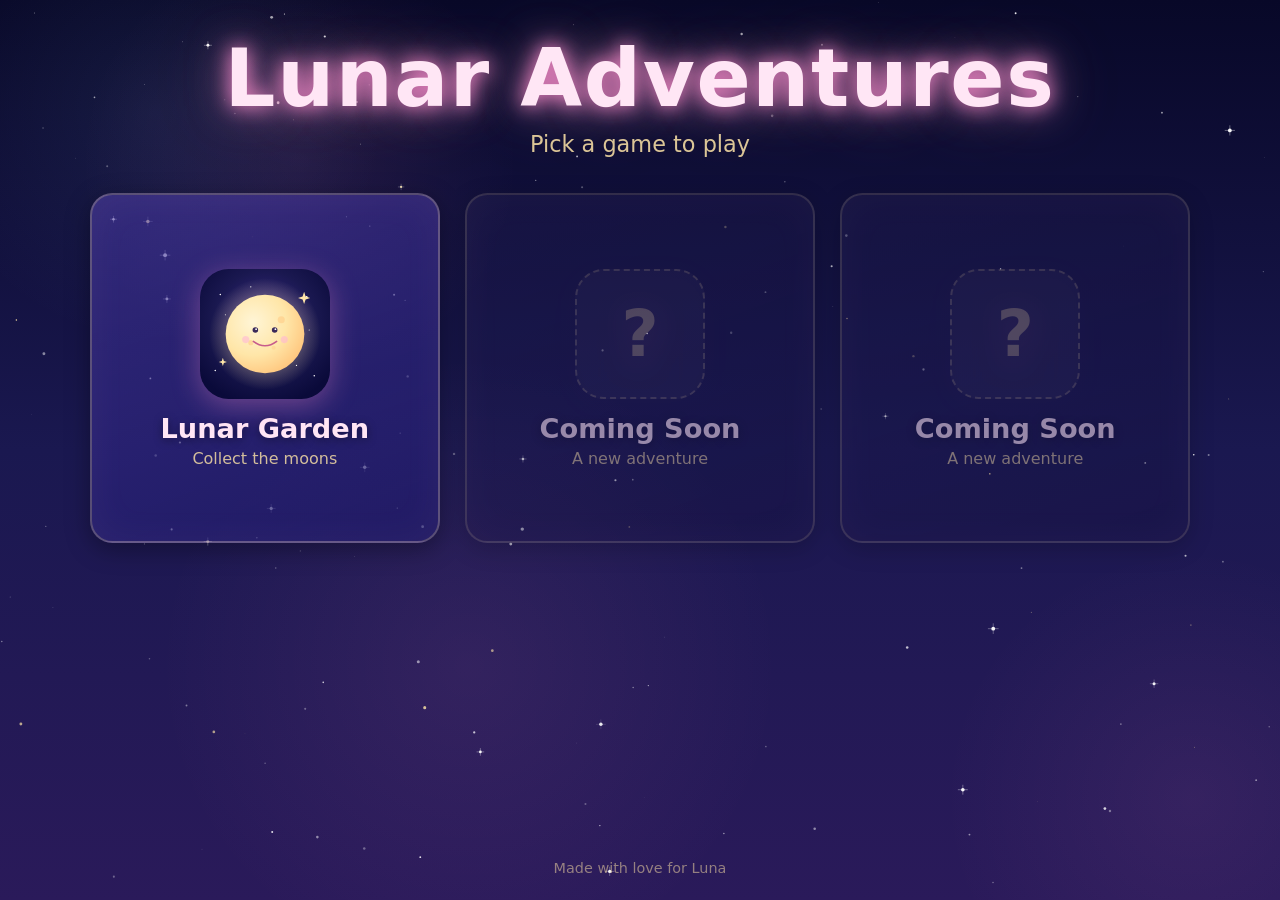
==== index.html @ 5f05c210 "Initial Lunar Adventures: home menu + Lunar Garden game - Home menu (Lunar Adventures) at root with " ====
<!doctype html>
<html lang="en">
<head>
  <meta charset="utf-8">
  <meta name="viewport" content="width=device-width, initial-scale=1, viewport-fit=cover">
  <title>Lunar Adventures</title>
  <meta name="theme-color" content="#1a1850">
  <meta name="description" content="A growing collection of gentle moon-themed games for little explorers.">
  <link rel="manifest" href="manifest.json">
  <link rel="icon" href="icon.svg" type="image/svg+xml">
  <link rel="apple-touch-icon" href="icon.svg">
  <meta name="apple-mobile-web-app-capable" content="yes">
  <meta name="apple-mobile-web-app-status-bar-style" content="black-translucent">
  <meta name="apple-mobile-web-app-title" content="Lunar Adventures">
  <link rel="stylesheet" href="style.css">
</head>
<body>
  <canvas id="bg" aria-hidden="true"></canvas>
  <main id="menu">
    <header>
      <h1>Lunar Adventures</h1>
      <p class="subtitle">Pick a game to play</p>
    </header>

    <ul class="games" role="list">
      <li>
        <a class="tile" href="games/lunar-garden/" data-tint="garden">
          <div class="tile-glow"></div>
          <div class="tile-icon">
            <img src="games/lunar-garden/icon.svg" alt="" width="120" height="120">
          </div>
          <div class="tile-name">Lunar Garden</div>
          <div class="tile-tag">Collect the moons</div>
        </a>
      </li>

      <li>
        <div class="tile locked" aria-disabled="true">
          <div class="tile-icon">
            <span class="placeholder">?</span>
          </div>
          <div class="tile-name">Coming Soon</div>
          <div class="tile-tag">A new adventure</div>
        </div>
      </li>

      <li>
        <div class="tile locked" aria-disabled="true">
          <div class="tile-icon">
            <span class="placeholder">?</span>
          </div>
          <div class="tile-name">Coming Soon</div>
          <div class="tile-tag">A new adventure</div>
        </div>
      </li>
    </ul>

    <footer>
      <span class="made-for">Made with love for Luna</span>
    </footer>
  </main>

  <button id="install" hidden>Install</button>
  <script src="menu.js"></script>
</body>
</html>
---- style.css ----
* { margin: 0; padding: 0; box-sizing: border-box; }

html, body {
  width: 100%;
  height: 100%;
  overflow: hidden;
  background: #080826;
  font-family: 'Comic Sans MS', 'Trebuchet MS', system-ui, sans-serif;
  color: #fff;
  user-select: none;
  -webkit-user-select: none;
  -webkit-tap-highlight-color: transparent;
  touch-action: manipulation;
}

#bg {
  position: fixed;
  inset: 0;
  width: 100%;
  height: 100%;
  display: block;
  z-index: 0;
}

#menu {
  position: relative;
  z-index: 1;
  min-height: 100%;
  display: flex;
  flex-direction: column;
  align-items: center;
  padding:
    max(2rem, env(safe-area-inset-top))
    max(1.5rem, env(safe-area-inset-right))
    max(1.5rem, env(safe-area-inset-bottom))
    max(1.5rem, env(safe-area-inset-left));
  overflow-y: auto;
}

header {
  text-align: center;
  margin-bottom: clamp(1.5rem, 4vh, 3rem);
}

header h1 {
  font-size: clamp(2.4rem, 7vw, 5rem);
  color: #ffe6f5;
  text-shadow:
    0 0 20px #ff8fcf,
    0 0 40px rgba(255, 143, 207, 0.6),
    0 0 80px rgba(255, 230, 168, 0.3);
  animation: float 4.5s ease-in-out infinite;
  letter-spacing: 0.02em;
}

header .subtitle {
  margin-top: 0.4rem;
  font-size: clamp(1rem, 2.2vw, 1.4rem);
  color: #ffe6a8;
  opacity: 0.85;
}

.games {
  list-style: none;
  display: grid;
  gap: clamp(1rem, 2.5vw, 1.6rem);
  width: 100%;
  max-width: 1100px;
  grid-template-columns: 1fr;
}

@media (min-width: 600px) {
  .games { grid-template-columns: repeat(2, 1fr); }
}
@media (min-width: 900px) {
  .games { grid-template-columns: repeat(3, 1fr); }
}

.tile {
  position: relative;
  display: flex;
  flex-direction: column;
  align-items: center;
  justify-content: center;
  text-decoration: none;
  color: #fff;
  background: linear-gradient(160deg, rgba(74, 58, 168, 0.55), rgba(31, 26, 106, 0.7));
  border: 2px solid rgba(255, 230, 168, 0.25);
  border-radius: 1.4rem;
  padding: clamp(1.2rem, 2.5vw, 1.8rem);
  aspect-ratio: 1 / 1;
  overflow: hidden;
  cursor: pointer;
  transition: transform 0.25s ease, box-shadow 0.25s ease, border-color 0.25s ease;
  box-shadow:
    0 6px 24px rgba(0, 0, 0, 0.35),
    inset 0 0 40px rgba(255, 200, 230, 0.05);
  -webkit-tap-highlight-color: transparent;
}

.tile:not(.locked):hover,
.tile:not(.locked):focus-visible {
  transform: translateY(-6px) scale(1.03);
  border-color: rgba(255, 230, 168, 0.7);
  box-shadow:
    0 12px 32px rgba(255, 143, 207, 0.35),
    inset 0 0 60px rgba(255, 200, 230, 0.1);
  outline: none;
}

.tile:not(.locked):active {
  transform: translateY(-2px) scale(1.01);
}

.tile-glow {
  position: absolute;
  inset: -30%;
  background: radial-gradient(circle at 50% 30%, rgba(255, 230, 168, 0.18), transparent 60%);
  pointer-events: none;
  opacity: 0;
  transition: opacity 0.4s ease;
}

.tile:not(.locked):hover .tile-glow,
.tile:not(.locked):focus-visible .tile-glow {
  opacity: 1;
}

.tile-icon {
  width: clamp(80px, 18vw, 130px);
  height: clamp(80px, 18vw, 130px);
  display: flex;
  align-items: center;
  justify-content: center;
  margin-bottom: 0.9rem;
  filter: drop-shadow(0 6px 14px rgba(255, 143, 207, 0.35));
  animation: bob 5s ease-in-out infinite;
}

.tile-icon img {
  width: 100%;
  height: 100%;
  border-radius: 22%;
}

.tile-icon .placeholder {
  width: 100%;
  height: 100%;
  display: flex;
  align-items: center;
  justify-content: center;
  font-size: clamp(2.4rem, 6vw, 4rem);
  font-weight: bold;
  color: rgba(255, 230, 168, 0.4);
  background: rgba(255, 255, 255, 0.04);
  border: 2px dashed rgba(255, 230, 168, 0.25);
  border-radius: 22%;
}

.tile-name {
  font-size: clamp(1.2rem, 2.4vw, 1.7rem);
  font-weight: bold;
  color: #ffe6f5;
  text-align: center;
  text-shadow: 0 2px 10px rgba(0, 0, 0, 0.4);
}

.tile-tag {
  margin-top: 0.3rem;
  font-size: clamp(0.85rem, 1.6vw, 1rem);
  color: #ffe6a8;
  opacity: 0.8;
  text-align: center;
}

.tile.locked {
  cursor: not-allowed;
  opacity: 0.55;
  background: linear-gradient(160deg, rgba(40, 35, 90, 0.5), rgba(20, 15, 60, 0.6));
}

.tile.locked .tile-icon { animation: none; }

footer {
  margin-top: auto;
  padding-top: 2rem;
  text-align: center;
  color: rgba(255, 230, 168, 0.5);
  font-size: 0.9rem;
}

#install {
  position: fixed;
  bottom: max(1rem, env(safe-area-inset-bottom));
  right: max(1rem, env(safe-area-inset-right));
  background: linear-gradient(135deg, #ff8fcf, #c5a8ff);
  color: white;
  border: none;
  padding: 0.7rem 1.3rem;
  border-radius: 999px;
  font-family: inherit;
  font-size: 1rem;
  font-weight: bold;
  box-shadow: 0 4px 20px rgba(255, 143, 207, 0.4);
  cursor: pointer;
  z-index: 10;
  transition: transform 0.2s;
  -webkit-tap-highlight-color: transparent;
}

#install:hover { transform: scale(1.05); }
#install:active { transform: scale(0.96); }

@keyframes float {
  0%, 100% { transform: translateY(0); }
  50% { transform: translateY(-8px); }
}

@keyframes bob {
  0%, 100% { transform: translateY(0) rotate(-2deg); }
  50% { transform: translateY(-6px) rotate(2deg); }
}
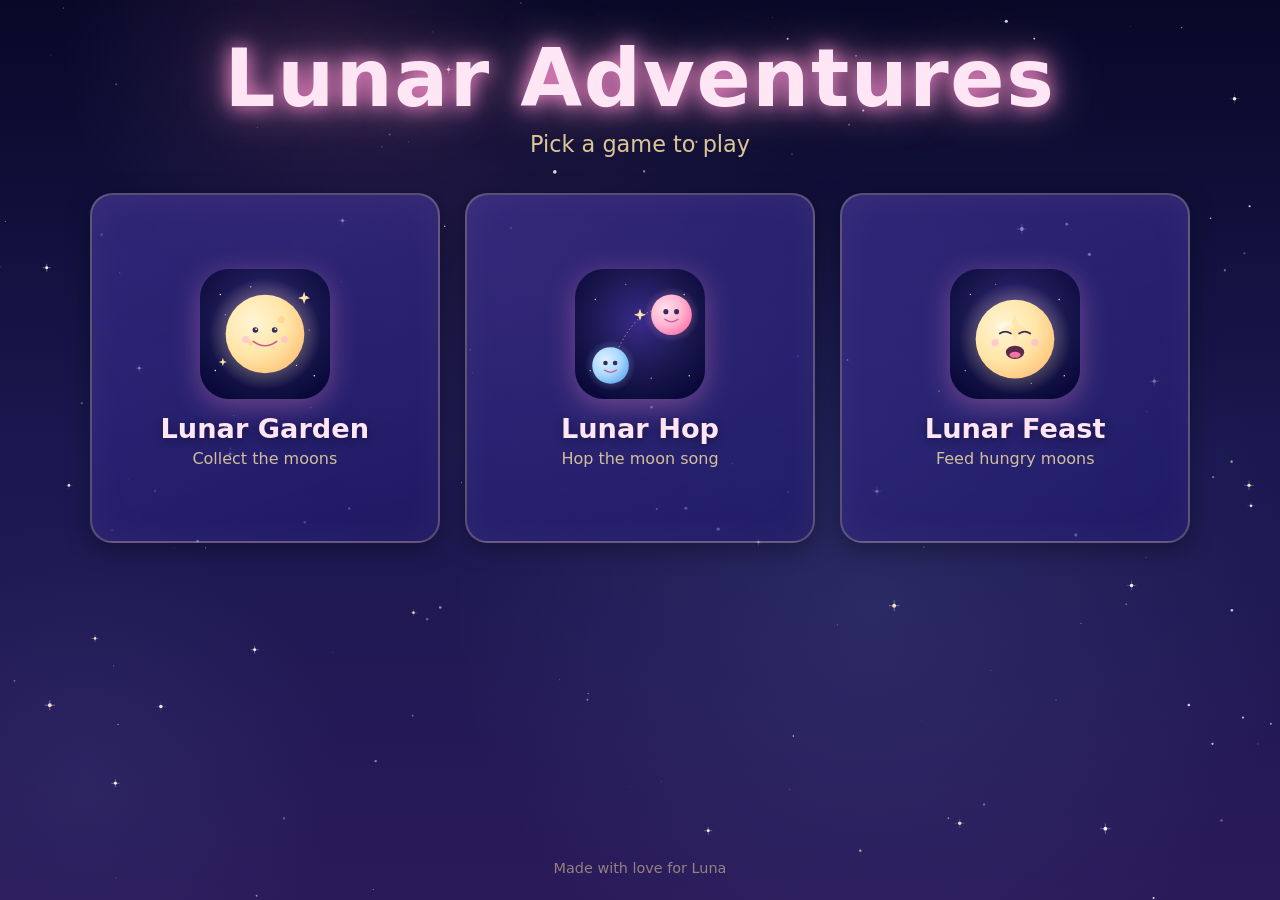
==== commit a961155a: "Add Lunar Hop and Lunar Feast games - games/shared/lunarlib.js: shared audio (chimes, ambient pad, b" ====
--- a/index.html
+++ b/index.html
@@ -35,23 +35,25 @@
       </li>
 
       <li>
-        <div class="tile locked" aria-disabled="true">
+        <a class="tile" href="games/lunar-hop/" data-tint="hop">
+          <div class="tile-glow"></div>
           <div class="tile-icon">
-            <span class="placeholder">?</span>
+            <img src="games/lunar-hop/icon.svg" alt="" width="120" height="120">
           </div>
-          <div class="tile-name">Coming Soon</div>
-          <div class="tile-tag">A new adventure</div>
-        </div>
+          <div class="tile-name">Lunar Hop</div>
+          <div class="tile-tag">Hop the moon song</div>
+        </a>
       </li>
 
       <li>
-        <div class="tile locked" aria-disabled="true">
+        <a class="tile" href="games/lunar-feast/" data-tint="feast">
+          <div class="tile-glow"></div>
           <div class="tile-icon">
-            <span class="placeholder">?</span>
+            <img src="games/lunar-feast/icon.svg" alt="" width="120" height="120">
           </div>
-          <div class="tile-name">Coming Soon</div>
-          <div class="tile-tag">A new adventure</div>
-        </div>
+          <div class="tile-name">Lunar Feast</div>
+          <div class="tile-tag">Feed hungry moons</div>
+        </a>
       </li>
     </ul>
 
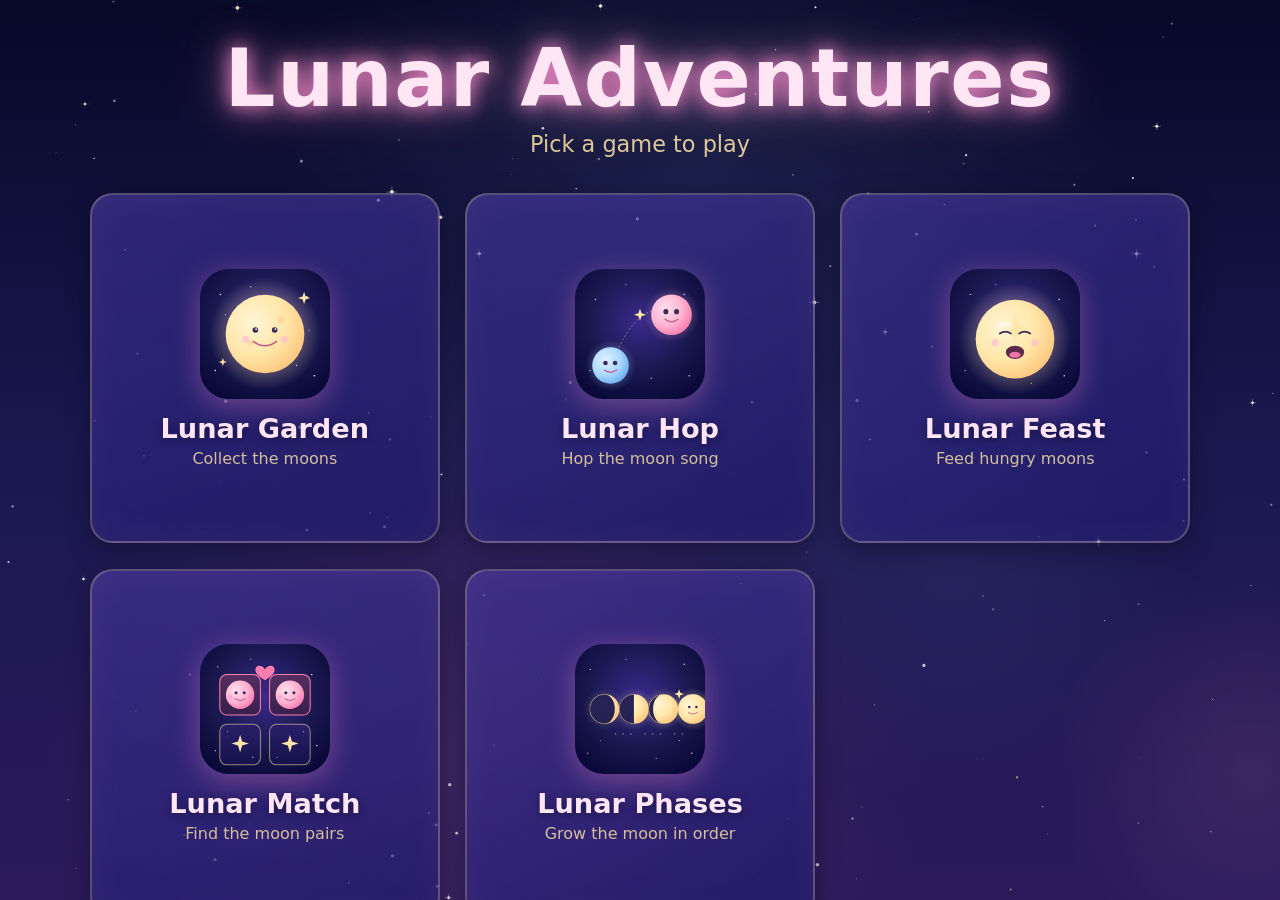
==== commit f658ceb0: "Add Lunar Match and Lunar Phases games Co-Authored-By: Claude Opus 4.7 <noreply@anthropic.com>" ====
--- a/index.html
+++ b/index.html
@@ -55,6 +55,28 @@
           <div class="tile-tag">Feed hungry moons</div>
         </a>
       </li>
+
+      <li>
+        <a class="tile" href="games/lunar-match/" data-tint="match">
+          <div class="tile-glow"></div>
+          <div class="tile-icon">
+            <img src="games/lunar-match/icon.svg" alt="" width="120" height="120">
+          </div>
+          <div class="tile-name">Lunar Match</div>
+          <div class="tile-tag">Find the moon pairs</div>
+        </a>
+      </li>
+
+      <li>
+        <a class="tile" href="games/lunar-phases/" data-tint="phases">
+          <div class="tile-glow"></div>
+          <div class="tile-icon">
+            <img src="games/lunar-phases/icon.svg" alt="" width="120" height="120">
+          </div>
+          <div class="tile-name">Lunar Phases</div>
+          <div class="tile-tag">Grow the moon in order</div>
+        </a>
+      </li>
     </ul>
 
     <footer>
--- a/style.css
+++ b/style.css
@@ -25,7 +25,8 @@
 #menu {
   position: relative;
   z-index: 1;
-  min-height: 100%;
+  height: 100%;
+  height: 100dvh;
   display: flex;
   flex-direction: column;
   align-items: center;
@@ -35,6 +36,7 @@
     max(1.5rem, env(safe-area-inset-bottom))
     max(1.5rem, env(safe-area-inset-left));
   overflow-y: auto;
+  -webkit-overflow-scrolling: touch;
 }
 
 header {
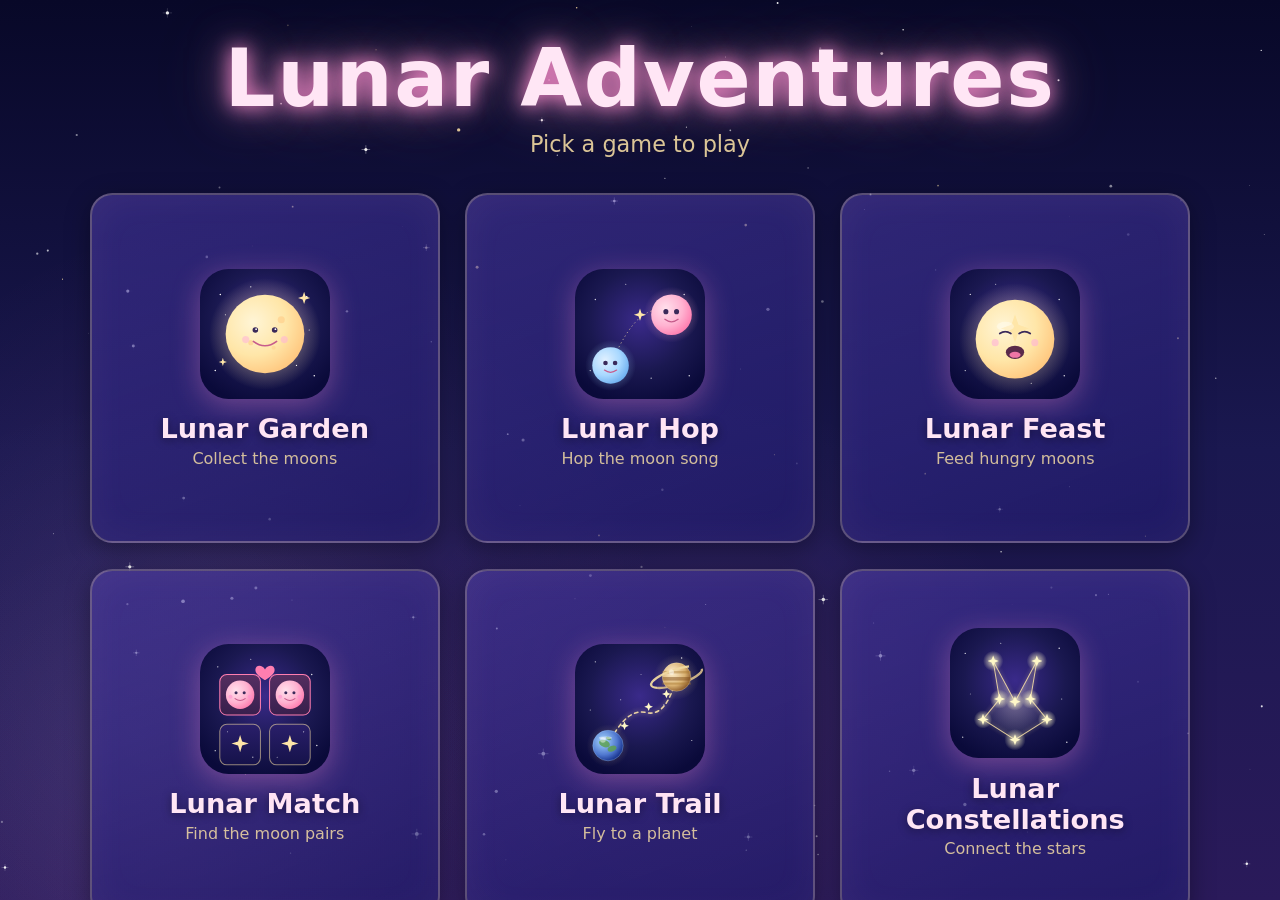
==== commit 1561ca36: "Add Lunar Constellations and Lunar Trail games Lunar Constellations: tap numbered stars in order to " ====
--- a/index.html
+++ b/index.html
@@ -68,6 +68,28 @@
       </li>
 
       <li>
+        <a class="tile" href="games/lunar-trail/" data-tint="trail">
+          <div class="tile-glow"></div>
+          <div class="tile-icon">
+            <img src="games/lunar-trail/icon.svg" alt="" width="120" height="120">
+          </div>
+          <div class="tile-name">Lunar Trail</div>
+          <div class="tile-tag">Fly to a planet</div>
+        </a>
+      </li>
+
+      <li>
+        <a class="tile" href="games/lunar-constellations/" data-tint="constellations">
+          <div class="tile-glow"></div>
+          <div class="tile-icon">
+            <img src="games/lunar-constellations/icon.svg" alt="" width="120" height="120">
+          </div>
+          <div class="tile-name">Lunar Constellations</div>
+          <div class="tile-tag">Connect the stars</div>
+        </a>
+      </li>
+
+      <li>
         <a class="tile" href="games/lunar-phases/" data-tint="phases">
           <div class="tile-glow"></div>
           <div class="tile-icon">
